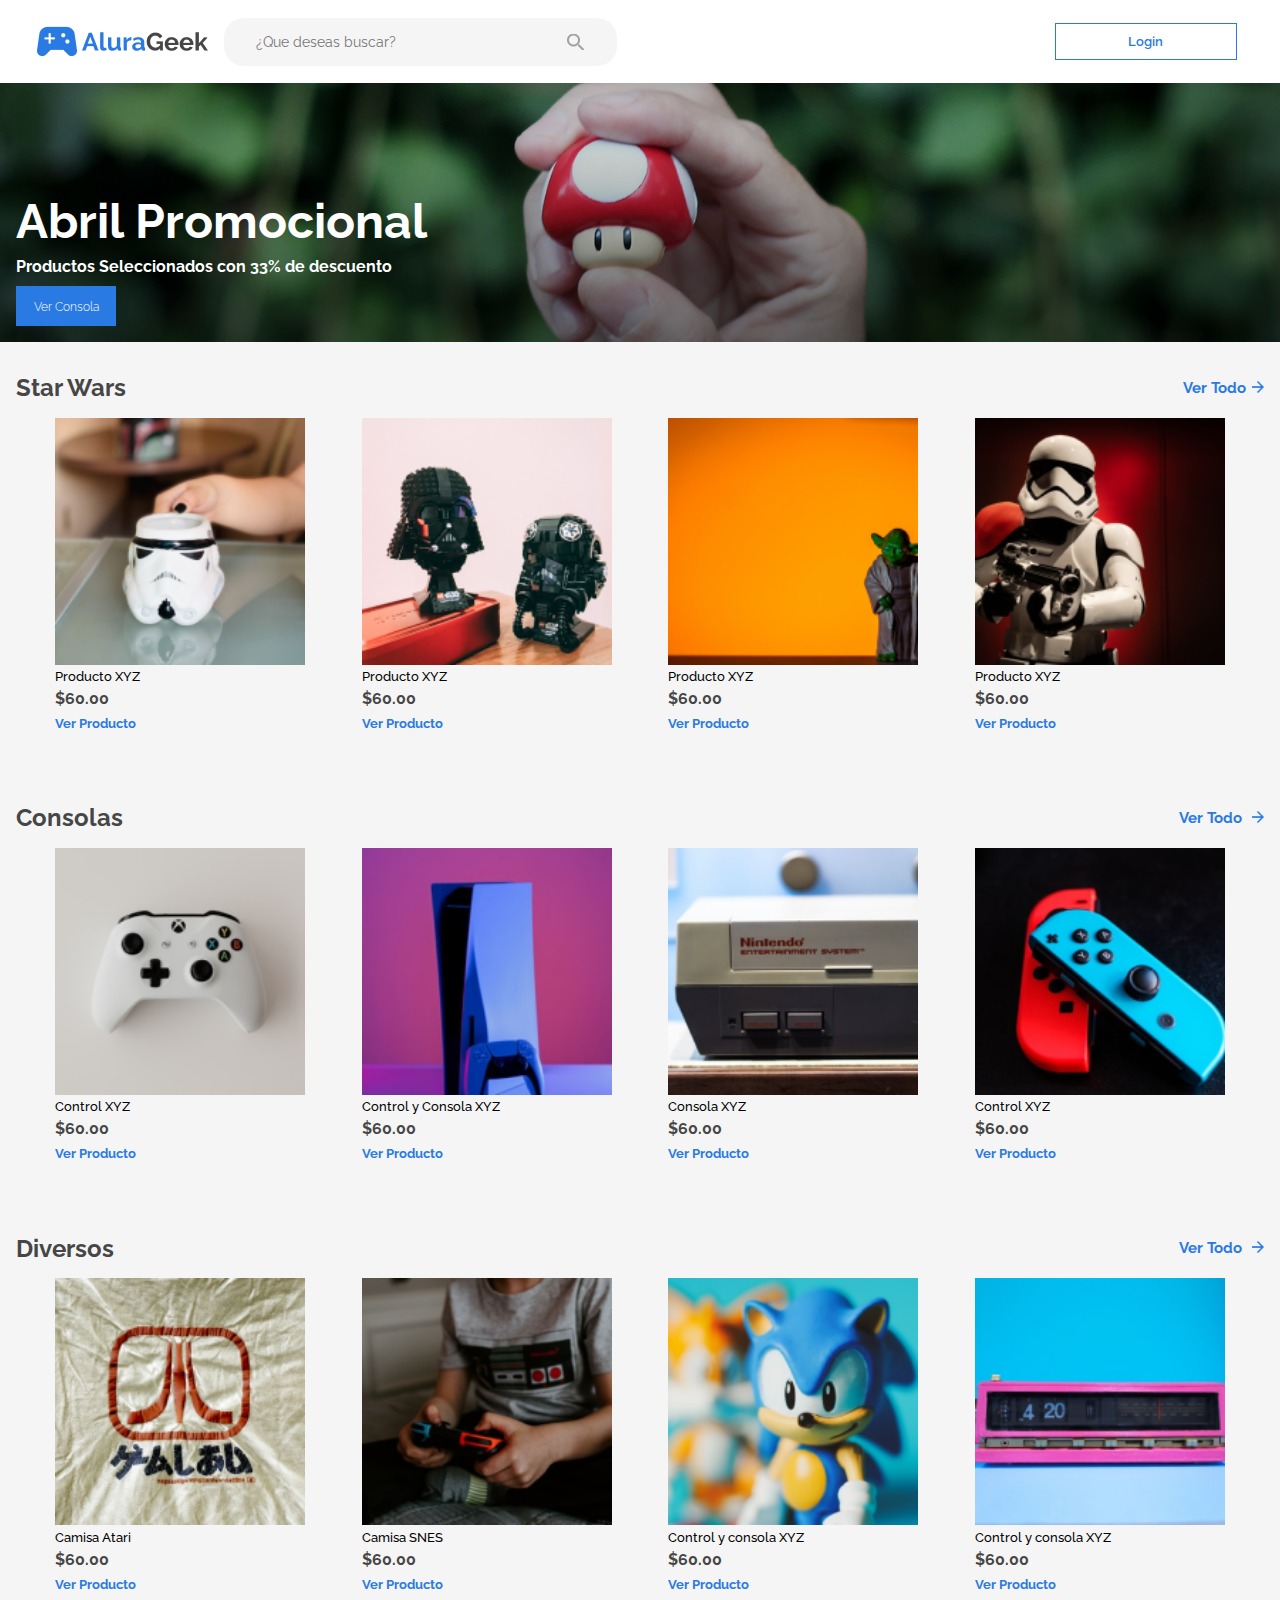
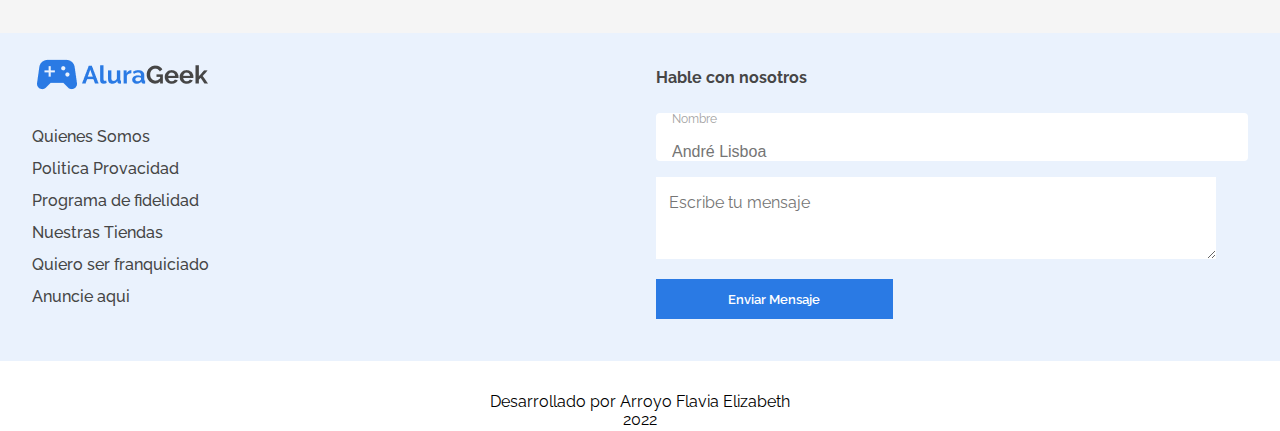
==== index.html @ 8588c574 "ajuste para tablet y compu" ====
<!DOCTYPE html>
<html lang="es">
<head>
    <meta charset="UTF-8">
    <meta http-equiv="X-UA-Compatible" content="IE=edge">
    <meta name="viewport" content="width=device-width, initial-scale=1.0">
    <title>Alura Greek</title>
    <link href="https://fonts.googleapis.com/css2?family=Raleway:wght@400;500;700&display=swap" rel="stylesheet">
    <link href="./css/reset.css" rel="stylesheet" />
    <link href="./css/normalize.css"rel="stylesheet" />
    <link href="./css/bases.css" rel="stylesheet" />
    
    <link href="./css/agregar.css" rel="stylesheet" />
    <link href="./css/cabecera.css" rel="stylesheet" />
    <link href="./css/banner.css" rel="stylesheet" />
    <link href="./css/productos.css" rel="stylesheet" />
    <link href="./css/contacto.css" rel="stylesheet" />
    <link href="./css/footer.css" rel="stylesheet" />

</head>
    <body>
        <header class="cabecera">
            <div class="header__cabecera">
                <div class="header-logo">
                    <img class="cabecera-logo" src="./imagenes/img-header/Logo.png" alt="logo">
                    <input class="text-input" type="text"placeholder="¿Que deseas buscar?">
                    
                </div>

                <a href="login.html" class="login-btn">Login</a>
            </div>        
            
            <div class="cabecera-movil">
                <div class="logo-movil">
                    <img class="cabecera-movil-logo" src="./imagenes/img-header/Logo.png" alt="logo">
                    <a href="login.html" class="login-btn">Login</a>
                    <button type="button" class="lupa-movil"><img  src="imagenes/lupa-cabecera-movil.png"></button>

                </div>          
                
                <div class="buscador"> 
                    <input class="text-input" type="text"placeholder="¿Que deseas buscar?">               
                                    
                </div>   
                

            </div>
        </header>
        
        <main>
           
            <section class="banner">
                
                
                <h2 class="banner-titulo">Abril Promocional</h2>
                <h3 class="banner-destacado">Productos Seleccionados con 33% de descuento</h3>
                <a href="#consola" class="btnconsola btn">Ver Consola</a>

                
                
                
            </section>
    
            <section class="todos__productos">
                <section class="starwars">
                    <div class="titulo">
                        <h2>Star Wars</h2>
                        <div>
                            <a href="productos.html"class="producto-link">Ver Todo</a><img class="flecha" src="./imagenes/flecha1.png">

                        </div>
                        
                    </div>
                    <div class="productos">
                        <div class="producto">
                            <img class="prodImagen" src="./imagenes/img-starwars/img1.png">
                            <p class="nomprod">Producto XYZ</p>
                            <p class="precioprod">$60.00</p>
                            <a class="linkprod"href="detalleproducto.html">Ver Producto</a>
                            
                        </div>
                        <div class="producto">
                            <img class="prodImagen" src="./imagenes/img-starwars/img2.png">
                            <p class="nomprod">Producto XYZ</p>
                            <p class="precioprod">$60.00</p>
                            <a class="linkprod"href="detalleproducto.html">Ver Producto</a>
                        </div>
                        <div class="producto">
                            <img class="prodImagen"src="./imagenes/img-starwars/img3.png">
                            <p class="nomprod">Producto XYZ</p>
                            <p class="precioprod">$60.00</p>
                            <a class="linkprod"href="detalleproducto.html">Ver Producto</a>
                        </div>
                        <div class="producto">
                            <img class="prodImagen"src="./imagenes/img-starwars/img4.png">
                            <p class="nomprod">Producto XYZ</p>
                            <p class="precioprod">$60.00</p>
                            <a class="linkprod"href="detalleproducto.html">Ver Producto</a>
                        </div>
                        <div class="producto prodoculto">
                            <img class="prodImagen" src="./imagenes/img-starwars/img5.png">
                            <p class="nomprod">Producto XYZ</p>
                            <p class="precioprod">$60.00</p>
                            <a class="linkprod"href="detalleproducto.html">Ver Producto</a>
                        </div>
                        <div class="producto prodoculto">
                            <img class="prodImagen"src="./imagenes/img-starwars/img6.png">
                            <p class="nomprod">Producto XYZ</p>
                            <p class="precioprod">$60.00</p>
                            <a class="linkprod"href="detalleproducto.html">Ver Producto</a>
                        </div>
                    </div>
                </section>
            
                <a name="consola"></a>
                <section class="consolas">
                    <div class="titulo">
                        <h2>Consolas</h2>
                        <div>
                            <a href="productos.html"class="producto-link">Ver Todo</a>
                            <img class="flecha"src="./imagenes/flecha1.png">

                        </div>
                        
                    </div>
                    <div class="productos">
                        <div class="producto">
                            <img class="prodImagen"src="./imagenes/img-consolas/img1.png">
                            <p class="nomprod">Control XYZ</p>
                            <p class="precioprod">$60.00</p>
                            <a href="detalleproducto.html">Ver Producto</a>
                            
                        </div>
                        <div class="producto">
                            <img class="prodImagen"src="./imagenes/img-consolas/img2.png">
                            <p class="nomprod">Control y Consola XYZ</p>
                            <p class="precioprod">$60.00</p>
                            <a href="detalleproducto.html">Ver Producto</a>
                        </div>
                        <div class="producto">
                            <img class="prodImagen"src="./imagenes/img-consolas/img3.png">
                            <p class="nomprod">Consola XYZ</p>
                            <p class="precioprod">$60.00</p>
                            <a href="detalleproducto.html">Ver Producto</a>
                        </div>
                        <div class="producto">
                            <img class="prodImagen"src="./imagenes/img-consolas/img4.png">
                            <p class="nomprod">Control XYZ</p>
                            <p class="precioprod">$60.00</p>
                            <a href="detalleproducto.html">Ver Producto</a>
                        </div>
                        <div class="producto prodoculto">
                            <img class="prodImagen"src="./imagenes/img-consolas/img5.png">
                            <p class="nomprod">Consola XYZ</p>
                            <p class="precioprod">$60.00</p>
                            <a href="detalleproducto.html">Ver Producto</a>
                        </div>
                        <div class="producto prodoculto">
                            <img class="prodImagen"src="./imagenes/img-consolas/img6.png">
                            <p class="nomprod">Game Boy Color</p>
                            <p class="precioprod">$60.00</p>
                            <a href="detalleproducto.html">Ver Producto</a>
                        </div>
                    </div>
                
                </section>
                <section class="diversos">
                    <div class="titulo">
                        <h2>Diversos</h2>
                        <div>
                            <a href="productos.html" class="producto-link">Ver Todo</a>
                            <img class="flecha"src="./imagenes/flecha1.png">

                        </div>
                        
                    </div>
                    <div class="productos">
                        <div class="producto">
                            <img class="prodImagen"src="./imagenes/img-diversos/img1.png">
                            <p class="nomprod">Camisa Atari</p>
                            <p class="precioprod">$60.00</p>
                            <a href="detalleproducto.html">Ver Producto</a>
                            
                        </div>
                        <div class="producto">
                            <img class="prodImagen"src="./imagenes/img-diversos/img2.png">
                            <p class="nomprod">Camisa SNES</p>
                            <p class="precioprod">$60.00</p>
                            <a href="detalleproducto.html">Ver Producto</a>
                        </div>
                        <div class="producto">
                            <img class="prodImagen" src="./imagenes/img-diversos/img3.png">
                            <p class="nomprod">Control y consola XYZ</p>
                            <p class="precioprod">$60.00</p>
                            <a href="detalleproducto.html">Ver Producto</a>
                        </div>
                        <div class="producto">
                            <img class="prodImagen"src="./imagenes/img-diversos/img4.png">
                            <p class="nomprod">Control y consola XYZ</p>
                            <p class="precioprod">$60.00</p>
                            <a href="detalleproducto.html">Ver Producto</a>
                        </div>
                        <div class="producto prodoculto">
                            <img class="prodImagen"src="./imagenes/img-diversos/img5.png">
                            <p class="nomprod">Control y consola XYZ</p>
                            <p class="precioprod">$60.00</p>
                            <a href="detalleproducto.html">Ver Producto</a>
                        </div>
                        <div class="producto prodoculto">
                            <img class="prodImagen"src="./imagenes/img-diversos/img6.png">
                            <p class="nomprod">Producto XYZ</p>
                            <p class="precioprod">$60.00</p>
                            <a href="detalleproducto.html">Ver Producto</a>
                        </div>
                    </div>
                    
                </section>

            </section>

        </main>
        

        



        <footer >
            <section class="contacto">
                <div class="movilcontacto">
                    <div class="logoempresa">
                        <img class="movilcontacto-logo" src="./imagenes/img-header/Logo.png" alt="logo">
                    </div>
                    <div class="links">
                        <a href="#">Quienes Somos</a>
                        <a href="#">Politica Provacidad</a>
                        <a href="#">Programa de fidelidad</a>
                        <a href="#">Nuestras Tiendas</a>
                        <a href="#">Quiero ser franquiciado</a>
                        <a href="#">Anuncie aqui</a>
        
                    </div>
                </div>
                <form class="form">
                    <h3>Hable con nosotros</h3>
                    <div class="input forminput">
                        <input class="inputdoble"type="text" placeholder="André Lisboa" maxlength="40" required >
                        <p class="textodob">Nombre</p>
        
                    </div>
                    <textarea class="desc" type="text" placeholder="Escribe tu mensaje" maxlength="120" required></textarea>
                    <input type="submit" value ="Enviar Mensaje" class="enviar btn">
        
                </form>
        
        
            </section>
            <section class="piepagina">
                <p >Desarrollado por Arroyo Flavia Elizabeth </p>
                <p>2022</p>
            </section>

        </footer>
        
        <script type="text/javascript" src="visual.js"></script>
        <script type="text/javascript" src="detalleproducto.js"></script>
        
    </body>

</html>
---- css/bases.css ----
body{
    font-family: 'Raleway';
}

.btn{
    display: flex;
    justify-content: center;
    background: #2a7ae4;
    padding: .75rem 0rem;
    color:#ffffff;
    border: 1px solid #2a7ae4;
    font-family: 'Raleway';
    font-style: normal;
    font-weight: 300;
    font-size: .75rem;
    line-height: 1rem;
    
    height: 2.5rem;
    box-sizing: border-box;

}
---- css/agregar.css ----
.contenedor{
    width: 100vw;
    
    text-align: center;
    
    padding:5rem 1rem;
    background: #f5f5f5;
    box-sizing: border-box;
}
    
    .contenedor h1{
        
        font-style: normal;
        text-align: left;
        font-weight: 700;
        font-size: 1.3rem;
        line-height: 1.7rem;
        color:#464646;

        
        
    }
    
        .agregar-movil{
            width: 100%;
            height: 20vh;
        
            background: #ffffff ;
            
            margin:8px 0;
            padding:2rem;
            gap:1rem;
            border: 1px dashed #C8C8C8;
            box-sizing: border-box;

            
            
        }
            
            
            .oculto{
                display:none;
            }
            .textoMovil-agregar{
                
                font-size: .8rem;
                line-height: 1.2rem;
                font-weight: 400;
                align-items: center;
                color:#6b6b6b;
                margin:1rem 0;

            }

.formAgregar{

    margin:1rem 0;
}
.input{
    position:relative;
    width: calc(100vw - 2rem);
    box-sizing: border-box;
    display: flex;
}
    .inputdoble{
        width: 100%;
        
        height: 3rem;
        max-height: 56px;
        padding-top: 2rem;
        margin: 1rem 0;
        border: transparent;
        background: #FFFFFF;
        border-radius: 4px;
        padding-left: 1rem;
        box-sizing: border-box;
        color: #464646;
        font-size: 16px;
        line-height: 20px;
        text-orientation: unset;

    }
   
    .textodob{
        
        margin: 1rem;
        font-size: 12px;
        position:absolute;
        
        color: #a2a2a2;;
        

    }
    .descprod{
        width: calc(100vw - 2rem);
        color:#a2a2a2;
        padding:1rem;
        border:transparent;
        font-family: 'Raleway';
        font-style: normal;
        font-weight: 400;
        font-size: 16px;  
        box-sizing: border-box; 
        line-height: 20px; 
        left: calc(50% - 328px/2);


    }

    .agregar{
        margin:1rem 0;
        width: calc(100vw - 2rem);
        height: 4rem;
        font-size: 1rem;
        font-weight: 400;
        line-height: 1.2rem;
        

    }



    @media screen and (min-width:768px){
        .img-movil, .agregar-movil, .textoMovil-agregar{
            display: none;
        }
        .oculto{
            display: block;
        }
        .agregar-tablet{
            background: #FFFFFF;
            border: 1px dashed #C8C8C8;
            padding: 2rem;
            box-sizing: border-box;
        }

        
        .imagen-blanco{
            display: flex;
            align-items: center;
            width: 60vw;
            box-sizing: border-box;
            
            justify-content: space-around;
        }
        .desc-agregar{
            color: #6b6b6b;
            font-size: .8rem;
            font-weight: 400;
            line-height: 1.2rem;
            align-items: center;
            text-align: center;
            margin: 1rem 0;
            width: 20vw;
        }

        .link-agregar{
            font-size: .8rem;
            font-weight: 400;
            color: #2a7ae4;
            border: 1px solid #2A7AE4;
            padding:1rem;
            box-sizing: border-box;
            margin:0 .7rem;

        }
        .inputablet{
            width: calc(100vw - 2rem);

        }
        
    }


    @media screen and (min-width:1440px){

        .contenedor{
            padding:5rem 20rem;

        }
        .imagen-blanco{
            width: 40vw;
            
        }
        .inputablet, .descprod, .agregar{
            width: calc(60vw - 2rem);

        }

        

    

    }
---- css/cabecera.css ----
/*version movil*/
.cabecera{
    background:#ffffff;
    display: flex;
    align-items: center;
    
    position: fixed;
    width: 100vw;
    z-index: 999999;
    top:0;
    box-sizing: border-box;
    
}

.header__cabecera{
    display:none;
}

.cabecera-movil{
    display: flex;
    flex-direction: column;
    width: 100%;
    padding:1rem;
    box-sizing: border-box;

}

    .logo-movil{
        display: flex;
        justify-content: space-between;
    }
        
        .cabecera-movil-logo{
            width: 100px;
        }
        .login-btn{
            width: calc(30vw - 2rem);
            max-width: 182px;
            border: 1px solid #2A7AE4;
            padding:0.6rem 1rem;
            color: #2A7AE4;
            font-weight: 600;
            font-size: .8rem;
            line-height: 1rem;
            margin:0 0.7rem;
            text-align: center;
            box-sizing: border-box;
        }  



        .lupa-movil{
            width: 20%;
            border:none;
            background:none;

        }

        .buscador{
            display: none;
            margin:1rem;
        } 
        .text-input{
            font-family: 'Raleway';
            font-style: normal;
            font-size: 14px;
            align-items: center;
            line-height: 16px;
            border-radius: 20px;
            border: none;
            background: #f5f5f5;
            padding: 1rem 2rem;
            
            width: 100%;
            max-width: 393px;
            box-sizing: border-box;
        }
        .text-input::placeholder{
            background-image: url(../imagenes/lupa.png);
            background-repeat:no-repeat ;
            background-position: right center;
            
            
        
        }

    
    



@media screen  and (min-width: 768px){
    .cabecera-movil{
        display:none
        
    }
        
    .header__cabecera{
        
        align-items: center;
        align-content: center;
        display: flex;
        width: 100vw;
        padding:1rem 2rem;
        
        justify-content: space-between;
        box-sizing: border-box;
    }
    .header-logo{
        display: flex;
        width: calc(80vw - 4rem);
        align-items:center;
        
    }
    .login-btn {
        width: calc(30vw - 4rem);
    }
    .text-input{
        width: calc(50vw - 4rem);
        margin-left: 1rem;
    }

    
   
    

    @media screen  and (min-width: 1440px){
        .header__cabecera{
           
            padding:1rem 4rem;
        }
        
        .cabecera-logo{
            padding-right: 1rem;
            height: 3rem;
            box-sizing: border-box;
    
        }
        
    }
 

    
    
        
    
   
            


} ;
---- css/banner.css ----
/*version movil*/

.banner{
    box-sizing: border-box;
    color:#ffffff;
    width: 100vw;
    height: 30vh;
    min-height: 200px;
    background: url('../imagenes/img-header/banner.png');
    background-repeat: no-repeat;
    background-position: center;
    background-size: cover;
    display: flex;
    flex-direction: column;
    justify-content: flex-end;
    padding-left: 1rem;
    padding-bottom: 1rem;
    margin-top: 72px;
    gap: 0.5rem;



}
    .banner-titulo{
        font-size: 1.5em;
        font-weight: 600;
    }
    .banner-destacado{
        font-weight: 400;
        font-size: .8em;
        
    }
    .btnconsola{
        width: 30%;
        max-width: 100px;
        
        
        
        
        
        
        
        
    }

    

    @media screen  and (min-width: 768px){
        .banner-titulo{
            font-size: 3rem;
            font-weight: 700;

        }
        .banner-destacado{
            font-size: 1rem;
            line-height: 1.3rem;
            font-weight: 700;

        }
        .btnconsola{
            width: 40%;


        }
       

          


    }

    @media screen  and (min-width: 1440px){
        .banner{
            height: 40vh;
        }
        
    }
---- css/productos.css ----
.todos__productos{
    width: 100vw;
    background: #f5f5f5;
    display: flex;
    flex-direction: column;
    
    box-sizing: border-box;
    
    
}

    .starwars, .consolas, .diversos{
        padding:1rem 0;  
        box-sizing: border-box;    
        
    }


    .titulo{
        
        display: flex;
        justify-content: space-between;
        align-items: center;
        padding:1rem;
        box-sizing: border-box;
    }
        .titulo h2{
            font-weight: 700;
            font-size: 1.5rem;
            color:#464646;
            
        }

        
        .producto-link{
            color:#2a7ae4;
            padding-right: .4rem;
            
            gap: 0.2rem;
            font-weight: 700;
            line-height: .8rem;
            width: 40%;
            font-style: normal;
            font-size: .95rem;
            box-sizing: border-box;
            
        }

        .flecha{
            height: 12px;
        }
        
    
    .productos{
        display:flex;
        flex-wrap: wrap;
        justify-content:space-around;
        box-sizing: border-box;
        
    }
        .producto{
            width: 42%;
            max-width: 170px;
            margin-bottom: 1.5rem;
            margin-right: .2rem;
            
            box-sizing: border-box;
        }
            .prodImagen{
                width: 100%;
                
            }
            .nomprod{
                font-size: .8rem;
                font-style: normal;
                font-weight: 500;
                line-height: 1rem;
                margin-bottom: 0.87rem;
            }
            .precioprod{
                font-weight: 700;
                font-size: 1rem;
                line-height: .06rem;
                color:#464646;
                margin-bottom: 0.87rem;

            }
            

            .producto a{
                color: #2a7ae4;
                font-style: normal;
                font-weight: 700;
                font-size: .8rem;
                line-height: 1rem;
                
            }

            .prodoculto{
                display: none;
            }

    @media screen and (min-width:768px){
        .productos{
            padding-left: 1.8rem;
            padding-right: calc(1.8rem - 0.2rem);
        }
        .producto{
            width: 23%;
            max-width: 250px;
            
        }

    }


    @media screen and (min-width:1440px){
        .prodoculto{
            display: block;
        }
        .todos__productos{
            padding:2rem 7rem;
        }
        .producto{
            width: 16%;
            max-width: 250px;
        }
        .prodImagen{
            height: 245px;
            max-width: none;
            
        }
        .titulo{
            width: 85vw;
        }

    

    }
---- css/contacto.css ----
.contacto{
    width: 100vw;
    
    display: flex;
    align-items: center;
    padding: 1rem;
    flex-direction: column;
    background: #eaf2fd;
    box-sizing: border-box;
}


.movilcontacto{
    display: flex;
    flex-direction: column;
    padding-bottom: 2rem;
    box-sizing: border-box;
}
    .logoempresa{
        height: 8vh;
        max-width: 200px;
        
    }

    .links{
        width: 100%;
        display: flex;
        flex-direction: column;
        align-items: center;
        box-sizing: border-box;

    }

    .links a{
        
        color: #464646;
        font-style: normal;
        font-size: 1rem;
        font-weight: 500;
        line-height: 2rem;
        
        
    }

    .form{
        width: 90vw;
        box-sizing: border-box;
    }
        .form h3{
            color: #464646;
            font-style: normal;
            font-weight: 700;
            font-size: 1rem;
            line-height: 1.2rem;
            margin: 0.6rem 0;

        }
        .form h2{
            padding:1.30rem;
        }
        
        .desc{
            width: calc(100vw - 2rem);
            max-width: 560px;
            height: 82px;
            border:transparent;
            font-family: 'Raleway';
            font-weight: 400;
            font-size: 16px;
            line-height: 20px;
            align-items: center;
            color:#a2a2a2;
            padding-left: .8rem;
            padding-top: 1rem;
            box-sizing: border-box;
        }

        .enviar{
            
            width: 40%;
            margin:1rem 0;
            font-style: normal;
            font-weight: 600;
            font-size: .8rem;
            line-height: 1rem;
        }




        @media screen and (min-width:768px) {
            .contacto{
                
                flex-direction: row;
                align-items: center;
                
                padding: 1rem 2rem;
                justify-content: space-between;
            }
            
            .movilcontacto{
                flex-direction: column;
                width: calc( 50vw - 3rem);
                margin-right: 1rem;
            }
            .links{
                align-items: flex-start;
            }
            .form, .desc{
                width: calc( 50vw - 3rem);
            }

            .forminput{
                width: calc( 50vw - 3rem);

            }
            

            
                
            
        }
        @media screen and (min-width:1440px){

            .movilcontacto{
                flex-direction: row;
                padding-bottom: 0;
            }
            .logoempresa{
                padding-right: 10rem;
            }
            .links {
                width: 30%;
               
            }

            .links a{
                line-height: 2.8rem;

            }
            
            .forminput{
                width: calc( 42vw - 3rem);
                max-width: 560px;

            }
        }
---- css/footer.css ----
.piepagina{
    width: 100vw;
    text-align: center;
    padding:2rem;
    max-height: 70px;
    box-sizing: border-box;
}
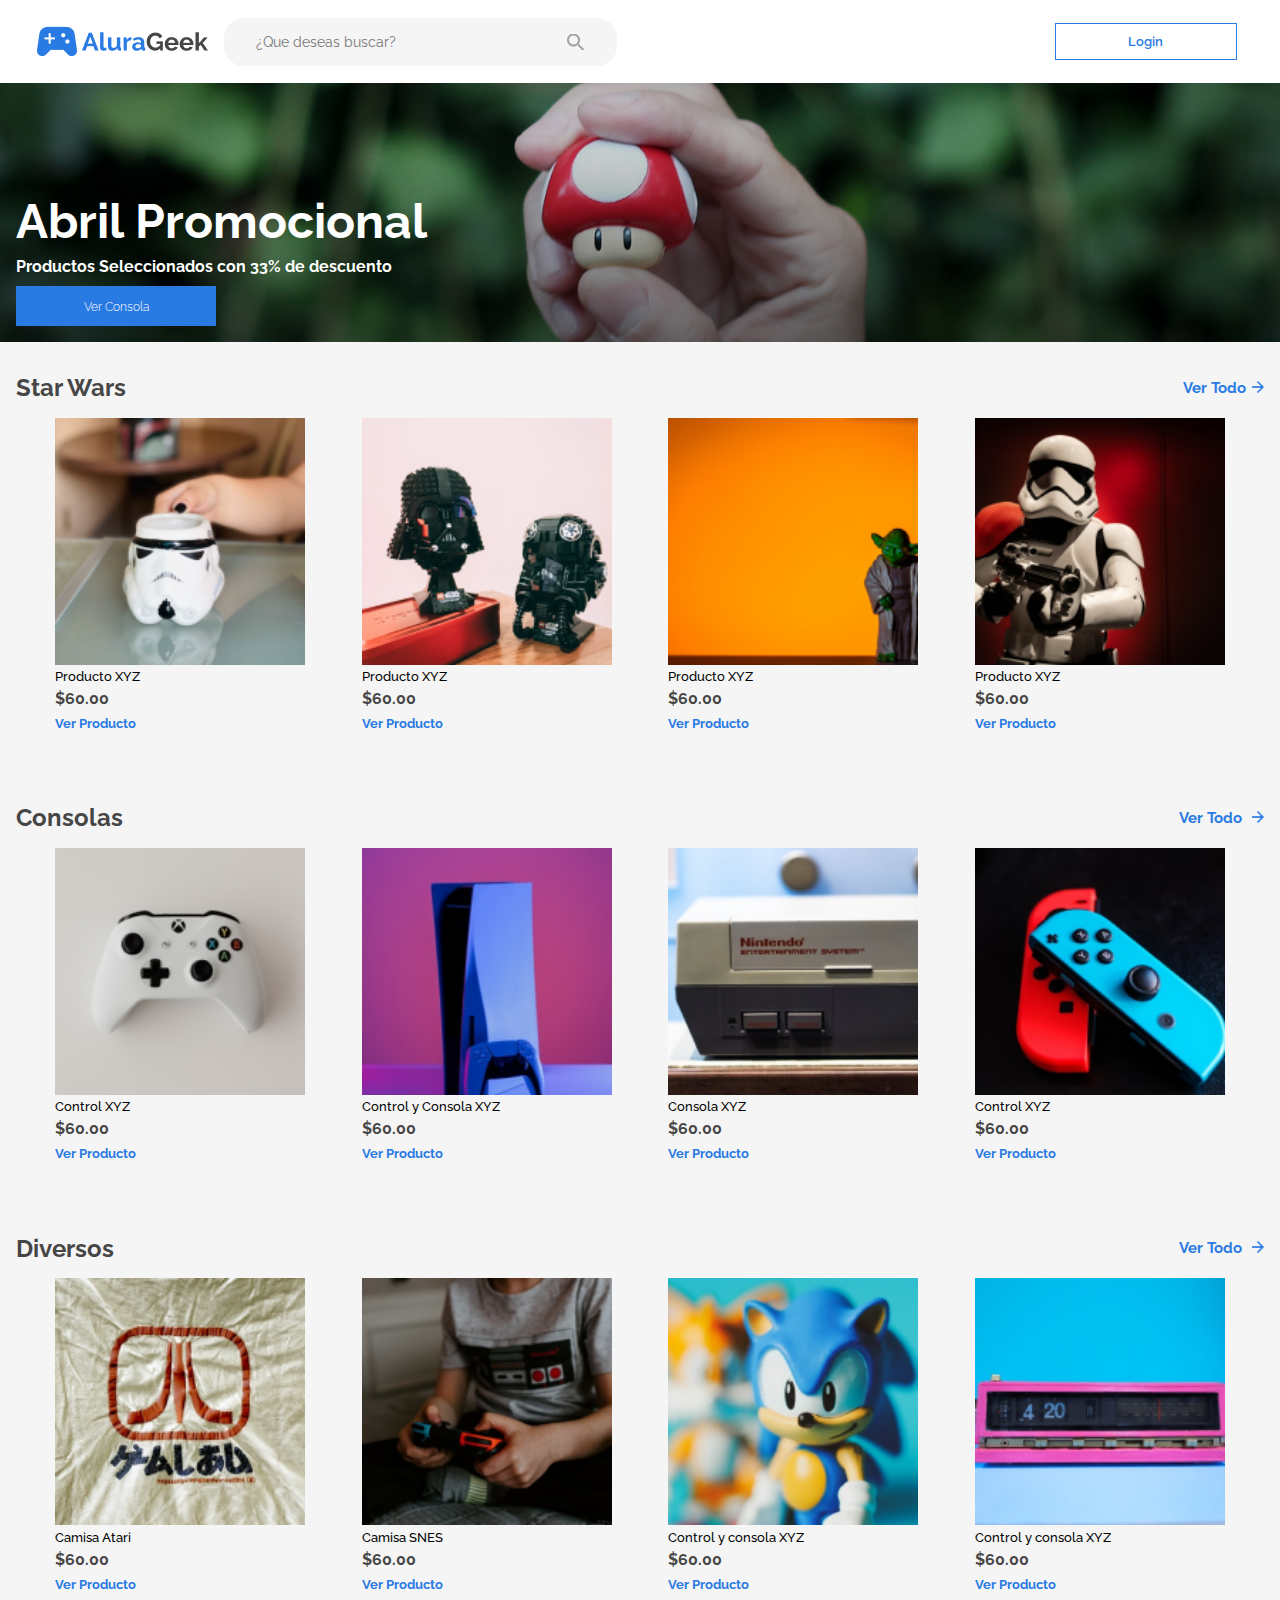
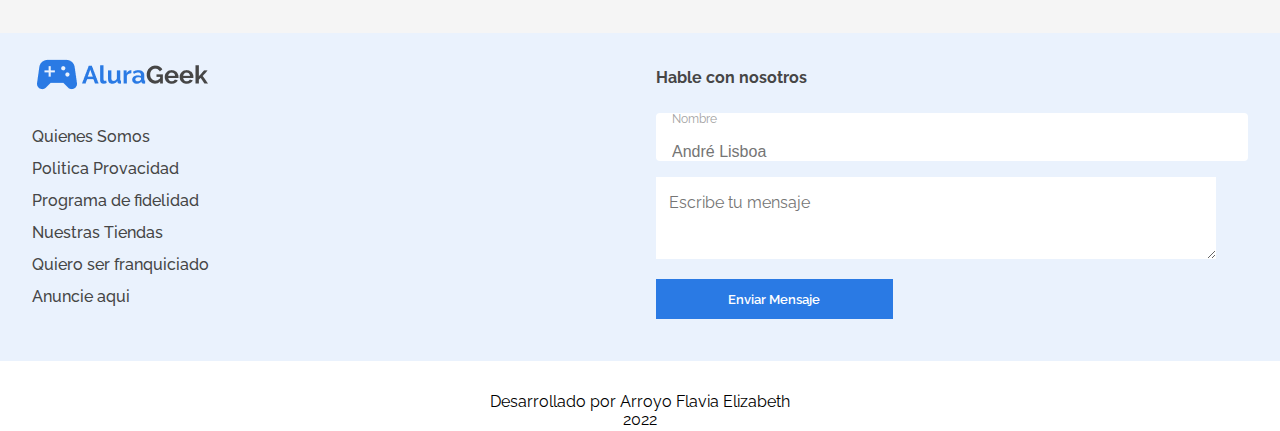
==== commit 30f79d90: "ajustes" ====
--- a/index.html
+++ b/index.html
@@ -76,7 +76,7 @@
                             <img class="prodImagen" src="./imagenes/img-starwars/img1.png">
                             <p class="nomprod">Producto XYZ</p>
                             <p class="precioprod">$60.00</p>
-                            <a class="linkprod"href="detalleproducto.html">Ver Producto</a>
+                            <a class="linkprod" href="detalleproducto.html">Ver Producto</a>
                             
                         </div>
                         <div class="producto">
--- a/css/agregar.css
+++ b/css/agregar.css
@@ -131,6 +131,7 @@
             background: #FFFFFF;
             border: 1px dashed #C8C8C8;
             padding: 2rem;
+            text-align: center;
             box-sizing: border-box;
         }
 
@@ -141,7 +142,7 @@
             width: 60vw;
             box-sizing: border-box;
             
-            justify-content: space-around;
+            justify-content: left;
         }
         .desc-agregar{
             color: #6b6b6b;
@@ -176,6 +177,7 @@
 
         .contenedor{
             padding:5rem 20rem;
+            text-align: left;
 
         }
         .imagen-blanco{
@@ -184,12 +186,16 @@
         }
         .inputablet, .descprod, .agregar{
             width: calc(60vw - 2rem);
-
-        }
-
-        
-
-    
-
-    }
-
+            
+
+        }
+        .input{
+            width: calc(60vw - 2rem);
+        }
+
+        
+
+    
+
+    }
+
--- a/css/banner.css
+++ b/css/banner.css
@@ -33,7 +33,7 @@
     }
     .btnconsola{
         width: 30%;
-        max-width: 100px;
+        max-width: 200px;
         
         
         
@@ -73,6 +73,14 @@
     @media screen  and (min-width: 1440px){
         .banner{
             height: 40vh;
+            padding-left: 9rem;
+
+            
+        }
+        .btnconsola{
+            font-size: 1rem;
+            font-weight: 400;
+            height: auto;
         }
         
     }
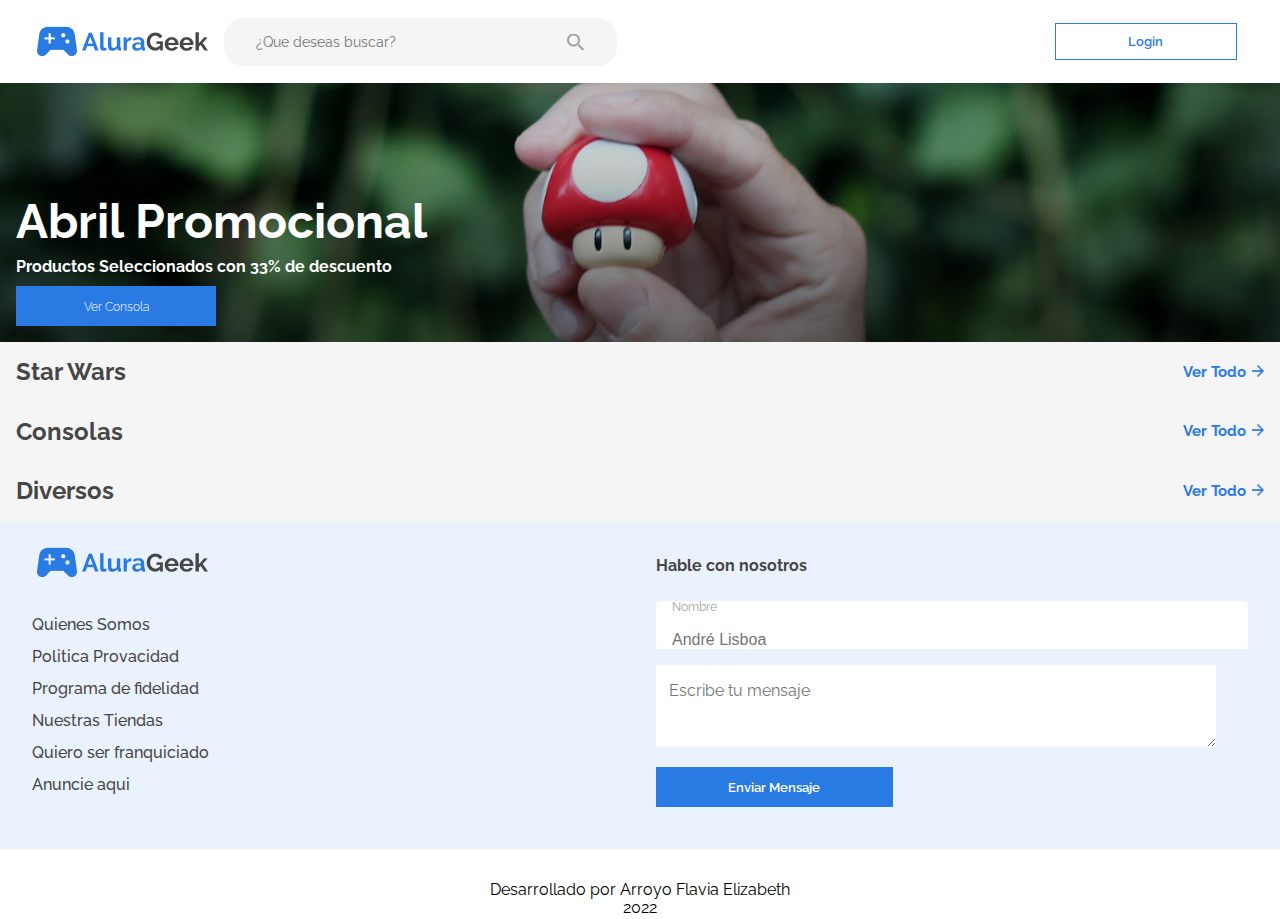
==== commit c5e544f7: "cambios de editar" ====
--- a/index.html
+++ b/index.html
@@ -27,13 +27,13 @@
                     
                 </div>
 
-                <a href="login.html" class="login-btn">Login</a>
+                <a href="./pantallas/login.html" class="login-btn">Login</a>
             </div>        
             
             <div class="cabecera-movil">
                 <div class="logo-movil">
                     <img class="cabecera-movil-logo" src="./imagenes/img-header/Logo.png" alt="logo">
-                    <a href="login.html" class="login-btn">Login</a>
+                    <a href="./pantallas/login.html" class="login-btn">Login</a>
                     <button type="button" class="lupa-movil"><img  src="imagenes/lupa-cabecera-movil.png"></button>
 
                 </div>          
@@ -61,163 +61,50 @@
                 
             </section>
     
-            <section class="todos__productos">
-                <section class="starwars">
+            <section class="todos__productos"id="todos__productos">
+                <section >
                     <div class="titulo">
                         <h2>Star Wars</h2>
                         <div>
-                            <a href="productos.html"class="producto-link">Ver Todo</a><img class="flecha" src="./imagenes/flecha1.png">
+                            <a href="pantallas/productosNoEditable.html"class="producto-link">Ver Todo</a><img class="flecha" src="./imagenes/flecha1.png">
 
                         </div>
                         
                     </div>
-                    <div class="productos">
-                        <div class="producto">
-                            <img class="prodImagen" src="./imagenes/img-starwars/img1.png">
-                            <p class="nomprod">Producto XYZ</p>
-                            <p class="precioprod">$60.00</p>
-                            <a class="linkprod" href="detalleproducto.html">Ver Producto</a>
-                            
-                        </div>
-                        <div class="producto">
-                            <img class="prodImagen" src="./imagenes/img-starwars/img2.png">
-                            <p class="nomprod">Producto XYZ</p>
-                            <p class="precioprod">$60.00</p>
-                            <a class="linkprod"href="detalleproducto.html">Ver Producto</a>
-                        </div>
-                        <div class="producto">
-                            <img class="prodImagen"src="./imagenes/img-starwars/img3.png">
-                            <p class="nomprod">Producto XYZ</p>
-                            <p class="precioprod">$60.00</p>
-                            <a class="linkprod"href="detalleproducto.html">Ver Producto</a>
-                        </div>
-                        <div class="producto">
-                            <img class="prodImagen"src="./imagenes/img-starwars/img4.png">
-                            <p class="nomprod">Producto XYZ</p>
-                            <p class="precioprod">$60.00</p>
-                            <a class="linkprod"href="detalleproducto.html">Ver Producto</a>
-                        </div>
-                        <div class="producto prodoculto">
-                            <img class="prodImagen" src="./imagenes/img-starwars/img5.png">
-                            <p class="nomprod">Producto XYZ</p>
-                            <p class="precioprod">$60.00</p>
-                            <a class="linkprod"href="detalleproducto.html">Ver Producto</a>
-                        </div>
-                        <div class="producto prodoculto">
-                            <img class="prodImagen"src="./imagenes/img-starwars/img6.png">
-                            <p class="nomprod">Producto XYZ</p>
-                            <p class="precioprod">$60.00</p>
-                            <a class="linkprod"href="detalleproducto.html">Ver Producto</a>
-                        </div>
+                    <div class="productos"data-productos-starwars>
+                        
+                        
                     </div>
                 </section>
-            
-                <a name="consola"></a>
-                <section class="consolas">
+                <section>
                     <div class="titulo">
                         <h2>Consolas</h2>
                         <div>
-                            <a href="productos.html"class="producto-link">Ver Todo</a>
-                            <img class="flecha"src="./imagenes/flecha1.png">
+                            <a href="pantallas/productosNoEditable.html"class="producto-link">Ver Todo</a><img class="flecha" src="./imagenes/flecha1.png">
 
                         </div>
                         
                     </div>
-                    <div class="productos">
-                        <div class="producto">
-                            <img class="prodImagen"src="./imagenes/img-consolas/img1.png">
-                            <p class="nomprod">Control XYZ</p>
-                            <p class="precioprod">$60.00</p>
-                            <a href="detalleproducto.html">Ver Producto</a>
-                            
-                        </div>
-                        <div class="producto">
-                            <img class="prodImagen"src="./imagenes/img-consolas/img2.png">
-                            <p class="nomprod">Control y Consola XYZ</p>
-                            <p class="precioprod">$60.00</p>
-                            <a href="detalleproducto.html">Ver Producto</a>
-                        </div>
-                        <div class="producto">
-                            <img class="prodImagen"src="./imagenes/img-consolas/img3.png">
-                            <p class="nomprod">Consola XYZ</p>
-                            <p class="precioprod">$60.00</p>
-                            <a href="detalleproducto.html">Ver Producto</a>
-                        </div>
-                        <div class="producto">
-                            <img class="prodImagen"src="./imagenes/img-consolas/img4.png">
-                            <p class="nomprod">Control XYZ</p>
-                            <p class="precioprod">$60.00</p>
-                            <a href="detalleproducto.html">Ver Producto</a>
-                        </div>
-                        <div class="producto prodoculto">
-                            <img class="prodImagen"src="./imagenes/img-consolas/img5.png">
-                            <p class="nomprod">Consola XYZ</p>
-                            <p class="precioprod">$60.00</p>
-                            <a href="detalleproducto.html">Ver Producto</a>
-                        </div>
-                        <div class="producto prodoculto">
-                            <img class="prodImagen"src="./imagenes/img-consolas/img6.png">
-                            <p class="nomprod">Game Boy Color</p>
-                            <p class="precioprod">$60.00</p>
-                            <a href="detalleproducto.html">Ver Producto</a>
-                        </div>
+                    <div class="productos"data-productos-consolas>
+                       
+                        
                     </div>
-                
                 </section>
-                <section class="diversos">
+                <section>
                     <div class="titulo">
                         <h2>Diversos</h2>
                         <div>
-                            <a href="productos.html" class="producto-link">Ver Todo</a>
-                            <img class="flecha"src="./imagenes/flecha1.png">
+                            <a href="pantallas/productosNoEditable.html"class="producto-link">Ver Todo</a><img class="flecha" src="./imagenes/flecha1.png">
 
                         </div>
                         
                     </div>
-                    <div class="productos">
-                        <div class="producto">
-                            <img class="prodImagen"src="./imagenes/img-diversos/img1.png">
-                            <p class="nomprod">Camisa Atari</p>
-                            <p class="precioprod">$60.00</p>
-                            <a href="detalleproducto.html">Ver Producto</a>
-                            
-                        </div>
-                        <div class="producto">
-                            <img class="prodImagen"src="./imagenes/img-diversos/img2.png">
-                            <p class="nomprod">Camisa SNES</p>
-                            <p class="precioprod">$60.00</p>
-                            <a href="detalleproducto.html">Ver Producto</a>
-                        </div>
-                        <div class="producto">
-                            <img class="prodImagen" src="./imagenes/img-diversos/img3.png">
-                            <p class="nomprod">Control y consola XYZ</p>
-                            <p class="precioprod">$60.00</p>
-                            <a href="detalleproducto.html">Ver Producto</a>
-                        </div>
-                        <div class="producto">
-                            <img class="prodImagen"src="./imagenes/img-diversos/img4.png">
-                            <p class="nomprod">Control y consola XYZ</p>
-                            <p class="precioprod">$60.00</p>
-                            <a href="detalleproducto.html">Ver Producto</a>
-                        </div>
-                        <div class="producto prodoculto">
-                            <img class="prodImagen"src="./imagenes/img-diversos/img5.png">
-                            <p class="nomprod">Control y consola XYZ</p>
-                            <p class="precioprod">$60.00</p>
-                            <a href="detalleproducto.html">Ver Producto</a>
-                        </div>
-                        <div class="producto prodoculto">
-                            <img class="prodImagen"src="./imagenes/img-diversos/img6.png">
-                            <p class="nomprod">Producto XYZ</p>
-                            <p class="precioprod">$60.00</p>
-                            <a href="detalleproducto.html">Ver Producto</a>
-                        </div>
+                    <div class="productos" data-productos-diversos>
+                       
+                        
                     </div>
-                    
                 </section>
-
-            </section>
-
+                
         </main>
         
 
@@ -262,8 +149,10 @@
 
         </footer>
         
-        <script type="text/javascript" src="visual.js"></script>
-        <script type="text/javascript" src="detalleproducto.js"></script>
+        <script type="text/javascript" src="javascript/visual.js"></script>
+        <script type="module" src="./controlladores/prod-control.js"></script>
+        <script type="module" src="./controlladores/detalle-producto.js"></script>
+        
         
     </body>
 
--- a/css/productos.css
+++ b/css/productos.css
@@ -96,7 +96,11 @@
                 
             }
 
-            .prodoculto{
+            
+            .producto:nth-child(5){
+                display: none;
+            }
+            .producto:nth-child(6){
                 display: none;
             }
 
@@ -110,14 +114,19 @@
             max-width: 250px;
             
         }
+        .productos:nth-child(5){
+            display: none;
+        }
+        .productos:nth-child(6){
+            display: none;
+        }
+
 
     }
 
 
     @media screen and (min-width:1440px){
-        .prodoculto{
-            display: block;
-        }
+        
         .todos__productos{
             padding:2rem 7rem;
         }
@@ -133,6 +142,12 @@
         .titulo{
             width: 85vw;
         }
+        .producto:nth-child(5){
+            display: block;
+        }
+        .producto:nth-child(6){
+            display: block;
+        }
 
     
 
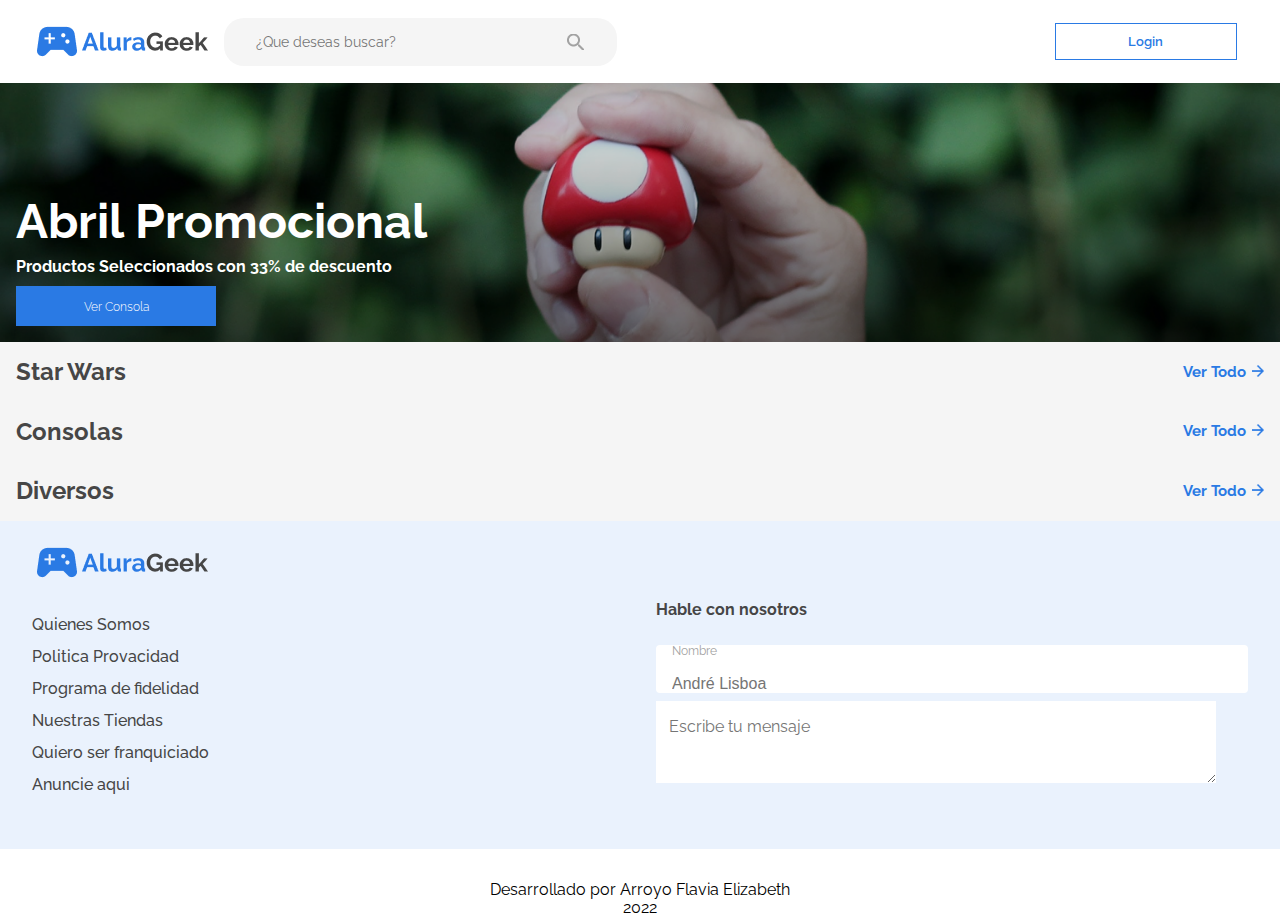
==== commit d4f0c5f8: "culminado crud" ====
--- a/index.html
+++ b/index.html
@@ -75,9 +75,11 @@
                         
                         
                     </div>
-                </section>
-                <section>
-                    <div class="titulo">
+                </section >
+                <a id="consola"></a>
+                <section >
+                    
+                    <div class="titulo" >
                         <h2>Consolas</h2>
                         <div>
                             <a href="pantallas/productosNoEditable.html"class="producto-link">Ver Todo</a><img class="flecha" src="./imagenes/flecha1.png">
@@ -131,12 +133,18 @@
                 <form class="form">
                     <h3>Hable con nosotros</h3>
                     <div class="input forminput">
-                        <input class="inputdoble"type="text" placeholder="André Lisboa" maxlength="40" required >
+                        <input class="inputdoble inputs"type="text" placeholder="André Lisboa"  maxlength="20"   required data-tipo="nombre"  pattern ="^[A-Za-z]+$"><span class="input-message-error"></span>
+                        
                         <p class="textodob">Nombre</p>
-        
+                        
                     </div>
-                    <textarea class="desc" type="text" placeholder="Escribe tu mensaje" maxlength="120" required></textarea>
-                    <input type="submit" value ="Enviar Mensaje" class="enviar btn">
+                    <div class="conteinerArea">
+                        <textarea class="desc inputs" type="text" placeholder="Escribe tu mensaje" maxlength="120" data-texarea required data-tipo="mensaje" 
+                        ></textarea> 
+                        <span class="input-message-error"></span>                   
+                        
+                    </div>
+                  
         
                 </form>
         
@@ -151,6 +159,7 @@
         
         <script type="text/javascript" src="javascript/visual.js"></script>
         <script type="module" src="./controlladores/prod-control.js"></script>
+        <script type="module" src="./javascript/validacion-formularios/app.js"></script>
         <script type="module" src="./controlladores/detalle-producto.js"></script>
         
         
--- a/css/agregar.css
+++ b/css/agregar.css
@@ -1,8 +1,12 @@
 .contenedor{
     width: 100vw;
     
+    display: flex;
+    flex-direction: column;
+    justify-content: center;
     text-align: center;
-    
+    align-items: center;
+    box-sizing: border-box;
     padding:5rem 1rem;
     background: #f5f5f5;
     box-sizing: border-box;
@@ -13,44 +17,55 @@
         font-style: normal;
         text-align: left;
         font-weight: 700;
-        font-size: 1.3rem;
+        font-size: 1.7rem;
+        width: 100%;
+        padding: 1rem;
         line-height: 1.7rem;
         color:#464646;
 
         
         
     }
-    
-        .agregar-movil{
-            width: 100%;
-            height: 20vh;
-        
-            background: #ffffff ;
-            
-            margin:8px 0;
-            padding:2rem;
-            gap:1rem;
-            border: 1px dashed #C8C8C8;
-            box-sizing: border-box;
-
-            
-            
-        }
+
+    .agregar-img{
+        background: #FFFFFF;
+        border: 1px dashed #C8C8C8;
+        padding: 1rem;
+        display: flex;
+        flex-direction: column;
+        justify-content: center;
+        align-content: center;
+        text-align: center;
+        align-items: center;
+        width: 90vw;
+        min-height: 200px;
+
+        box-sizing: border-box;
+    }
+    .agregar-img.active{
+        border:2px solid rgb(13, 135, 221);
+    }
+    .img-tablet{
+        width: 30%;
+        object-fit: cover;
+
+
+    }
+
+    .img{
+        width: 100%;
+        height: auto;
+        
+        object-fit: cover;
+        box-sizing: border-box;
+    }
+    
             
             
             .oculto{
                 display:none;
             }
-            .textoMovil-agregar{
-                
-                font-size: .8rem;
-                line-height: 1.2rem;
-                font-weight: 400;
-                align-items: center;
-                color:#6b6b6b;
-                margin:1rem 0;
-
-            }
+            
 
 .formAgregar{
 
@@ -61,6 +76,9 @@
     width: calc(100vw - 2rem);
     box-sizing: border-box;
     display: flex;
+    flex-direction: column;
+    text-align: left;
+    outline: none;
 }
     .inputdoble{
         width: 100%;
@@ -78,6 +96,7 @@
         font-size: 16px;
         line-height: 20px;
         text-orientation: unset;
+        outline: none;
 
     }
    
@@ -86,7 +105,7 @@
         margin: 1rem;
         font-size: 12px;
         position:absolute;
-        
+        outline: none;
         color: #a2a2a2;;
         
 
@@ -103,9 +122,61 @@
         box-sizing: border-box; 
         line-height: 20px; 
         left: calc(50% - 328px/2);
-
-
-    }
+        outline: none;
+        margin-bottom: 1rem;
+
+
+    }
+   
+
+    .cont-categorias{
+        position: relative;
+    }
+  
+      
+      .cont-categorias p{
+        font-size: 0.875rem;
+        margin-bottom: .4rem;
+        padding-left: .4rem;
+      }
+    .selec-cat{
+        border: 0;
+        display: block;
+        font-size: 16px;
+        font-family: 'Verdana', sans-serif;
+        font-weight: 400;
+        color: #444;
+        line-height: 1.3;
+        padding: .4em 1.4em .3em .8em;
+        width: 100%;
+        max-width: 100vw; 
+        box-sizing: border-box;
+        margin: 0 auto 2.5rem auto;
+        border: 1px solid #aaa;
+        box-shadow: 0 1px 0 1px rgba(0,0,0,.03);
+        border-radius: .3em;
+        -moz-appearance: none;
+        -webkit-appearance: none;
+        appearance: none;
+        background-color: #fff;
+        background-image: url('data:image/svg+xml;charset=US-ASCII,%3Csvg%20xmlns%3D%22http%3A%2F%2Fwww.w3.org%2F2000%2Fsvg%22%20width%3D%22292.4%22%20height%3D%22292.4%22%3E%3Cpath%20fill%3D%22%23007CB2%22%20d%3D%22M287%2069.4a17.6%2017.6%200%200%200-13-5.4H18.4c-5%200-9.3%201.8-12.9%205.4A17.6%2017.6%200%200%200%200%2082.2c0%205%201.8%209.3%205.4%2012.9l128%20127.9c3.6%203.6%207.8%205.4%2012.8%205.4s9.2-1.8%2012.8-5.4L287%2095c3.5-3.5%205.4-7.8%205.4-12.8%200-5-1.9-9.2-5.5-12.8z%22%2F%3E%3C%2Fsvg%3E'),
+        linear-gradient(to bottom, #ffffff 0%,#f7f7f7 100%);
+        background-repeat: no-repeat, repeat;
+        background-position: right .7em top 50%, 0 0;
+        background-size: .65em auto, 100%;
+    }
+    .selec-cat:hover {
+        border-color: #888;
+      }
+      .selec-cat:focus {
+        border-color: #aaa;
+        color: #222; 
+        outline: none;
+      }
+      .selec-cat option {
+        font-weight:normal;
+        max-width: 500px;
+      }
 
     .agregar{
         margin:1rem 0;
@@ -114,9 +185,68 @@
         font-size: 1rem;
         font-weight: 400;
         line-height: 1.2rem;
-        
-
-    }
+        border-radius: 1rem;
+        
+
+    }
+    .imagen-blanco{
+        display: flex;
+        align-items: center;
+        width: 90vw;
+        box-sizing: border-box;
+        flex-direction: column;
+        justify-content: center;
+    }
+    .agregar-tablet{
+        background: #FFFFFF;
+        border: 1px dashed #C8C8C8;
+        padding: 2rem;
+        text-align: center;
+        box-sizing: border-box;
+    }
+    
+    .link-agregar{
+        font-size: .8rem;
+        font-weight: 400;
+        color: #2a7ae4;
+        border: 1px solid #2A7AE4;
+        width: 80vw;
+        padding:1rem;
+        box-sizing: border-box;
+        margin:0 .7rem;
+
+    }
+    .ocultoFile{
+        display: none;
+    }
+   
+    
+     .input-message-error {
+        display: none;
+        
+    } 
+    .input-container--invalid {
+        margin-bottom: 0.5rem;
+      }
+    
+  .input-message-error {
+    color: rgb(244, 13, 13);;
+    display: block;
+    margin-top: -1rem;
+    margin-bottom: .5rem;
+    padding-left: 0.5rem;
+  }
+  .input-container--invalid .inputdoble,.input-container--invalid .descprod,.input-container--invalid .desc{
+      border:.1rem solid rgb(244, 133, 133);
+      border-radius: .3rem;
+  }
+
+
+
+  .mensajeError{
+    color: rgb(244, 13, 13);;
+  }
+
 
 
 
@@ -127,13 +257,14 @@
         .oculto{
             display: block;
         }
-        .agregar-tablet{
-            background: #FFFFFF;
-            border: 1px dashed #C8C8C8;
-            padding: 2rem;
-            text-align: center;
-            box-sizing: border-box;
-        }
+
+        .contenedor{
+            align-items: flex-start;
+        }
+        .contenedor h1{
+            font-size: 3rem;
+        }
+       
 
         
         .imagen-blanco{
@@ -141,7 +272,7 @@
             align-items: center;
             width: 60vw;
             box-sizing: border-box;
-            
+            flex-direction: row;
             justify-content: left;
         }
         .desc-agregar{
@@ -165,37 +296,41 @@
             margin:0 .7rem;
 
         }
-        .inputablet{
+        /* .inputablet{
             width: calc(100vw - 2rem);
 
-        }
-        
-    }
-
-
-    @media screen and (min-width:1440px){
+        } */
+        
+    }
+
+
+    @media screen and (min-width:1000px){
 
         .contenedor{
-            padding:5rem 20rem;
-            text-align: left;
-
-        }
+            align-items: center;
+            
+            
+
+        }
+        .contenedor h1{
+            text-align: center;
+
+        }
+        
         .imagen-blanco{
-            width: 40vw;
-            
-        }
-        .inputablet, .descprod, .agregar{
-            width: calc(60vw - 2rem);
-            
-
-        }
-        .input{
-            width: calc(60vw - 2rem);
-        }
-
-        
-
-    
-
-    }
-
+            max-width: 900px;
+            
+        }
+        .input , .descprod, .agregar{
+            max-width: 900px;
+            
+
+        }
+        
+
+        
+
+    
+
+    }
+
--- a/css/productos.css
+++ b/css/productos.css
@@ -68,6 +68,7 @@
         }
             .prodImagen{
                 width: 100%;
+                
                 
             }
             .nomprod{
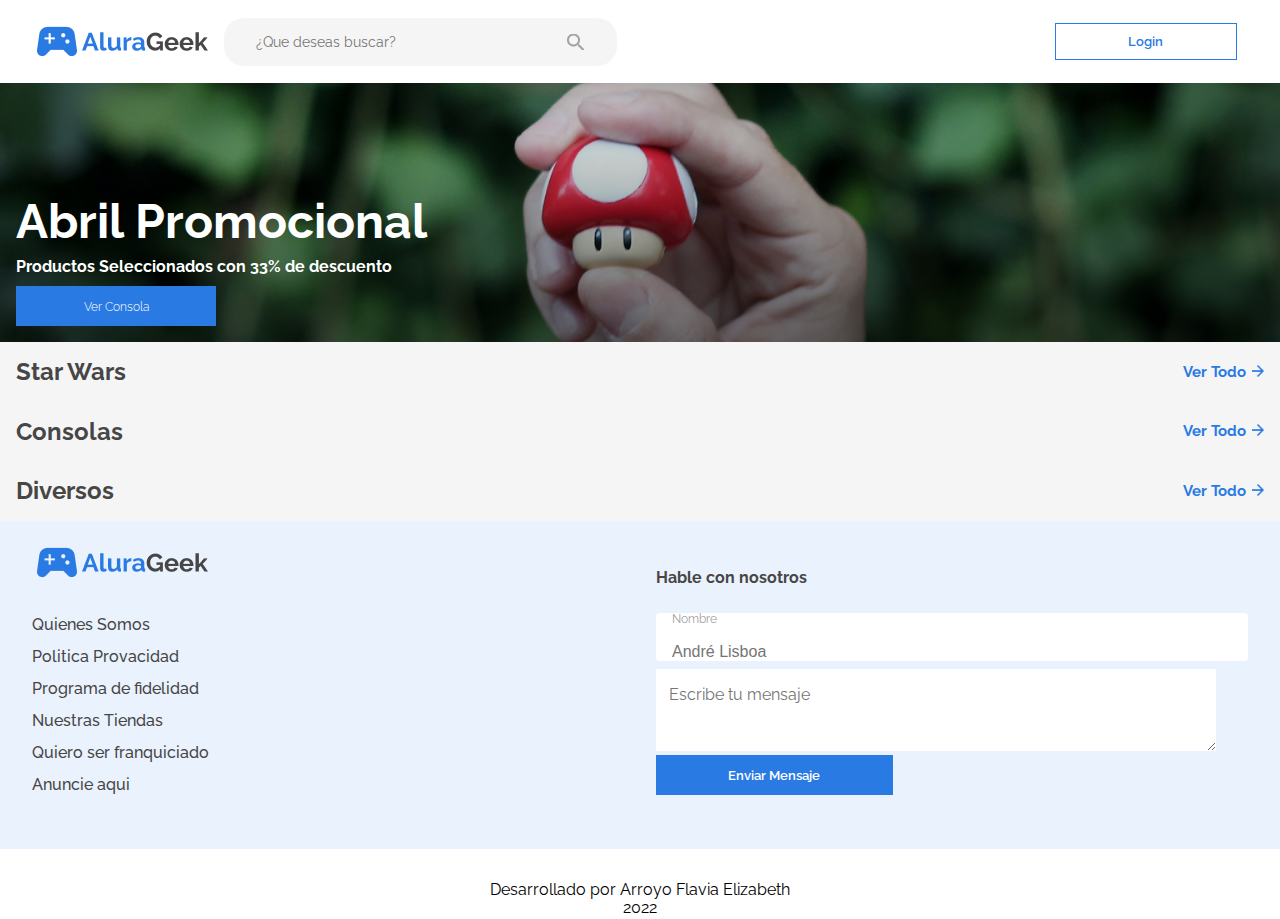
==== commit de868e57: "ajuste en contacto" ====
--- a/index.html
+++ b/index.html
@@ -23,7 +23,7 @@
             <div class="header__cabecera">
                 <div class="header-logo">
                     <img class="cabecera-logo" src="./imagenes/img-header/Logo.png" alt="logo">
-                    <input class="text-input" type="text"placeholder="¿Que deseas buscar?">
+                    <input data-buscador class="text-input" type="text"placeholder="¿Que deseas buscar?">
                     
                 </div>
 
@@ -39,7 +39,7 @@
                 </div>          
                 
                 <div class="buscador"> 
-                    <input class="text-input" type="text"placeholder="¿Que deseas buscar?">               
+                    <input data-buscador-movil class="text-input" type="text"placeholder="¿Que deseas buscar?"><button data-boton-movil type="button" class="lupa-movil"><img  src="imagenes/lupa-cabecera-movil.png"></button>              
                                     
                 </div>   
                 
@@ -144,6 +144,7 @@
                         <span class="input-message-error"></span>                   
                         
                     </div>
+                    <input type="submit" value ="Enviar Mensaje" class="enviar btn">
                   
         
                 </form>
@@ -160,7 +161,8 @@
         <script type="text/javascript" src="javascript/visual.js"></script>
         <script type="module" src="./controlladores/prod-control.js"></script>
         <script type="module" src="./javascript/validacion-formularios/app.js"></script>
-        <script type="module" src="./controlladores/detalle-producto.js"></script>
+      
+        <script src="./controlladores/resultadoBusqueda.js"></script>
         
         
     </body>
--- a/css/cabecera.css
+++ b/css/cabecera.css
@@ -60,6 +60,7 @@
         .buscador{
             display: none;
             margin:1rem;
+           
         } 
         .text-input{
             font-family: 'Raleway';
@@ -72,7 +73,7 @@
             background: #f5f5f5;
             padding: 1rem 2rem;
             
-            width: 100%;
+            width: 80%;
             max-width: 393px;
             box-sizing: border-box;
         }
